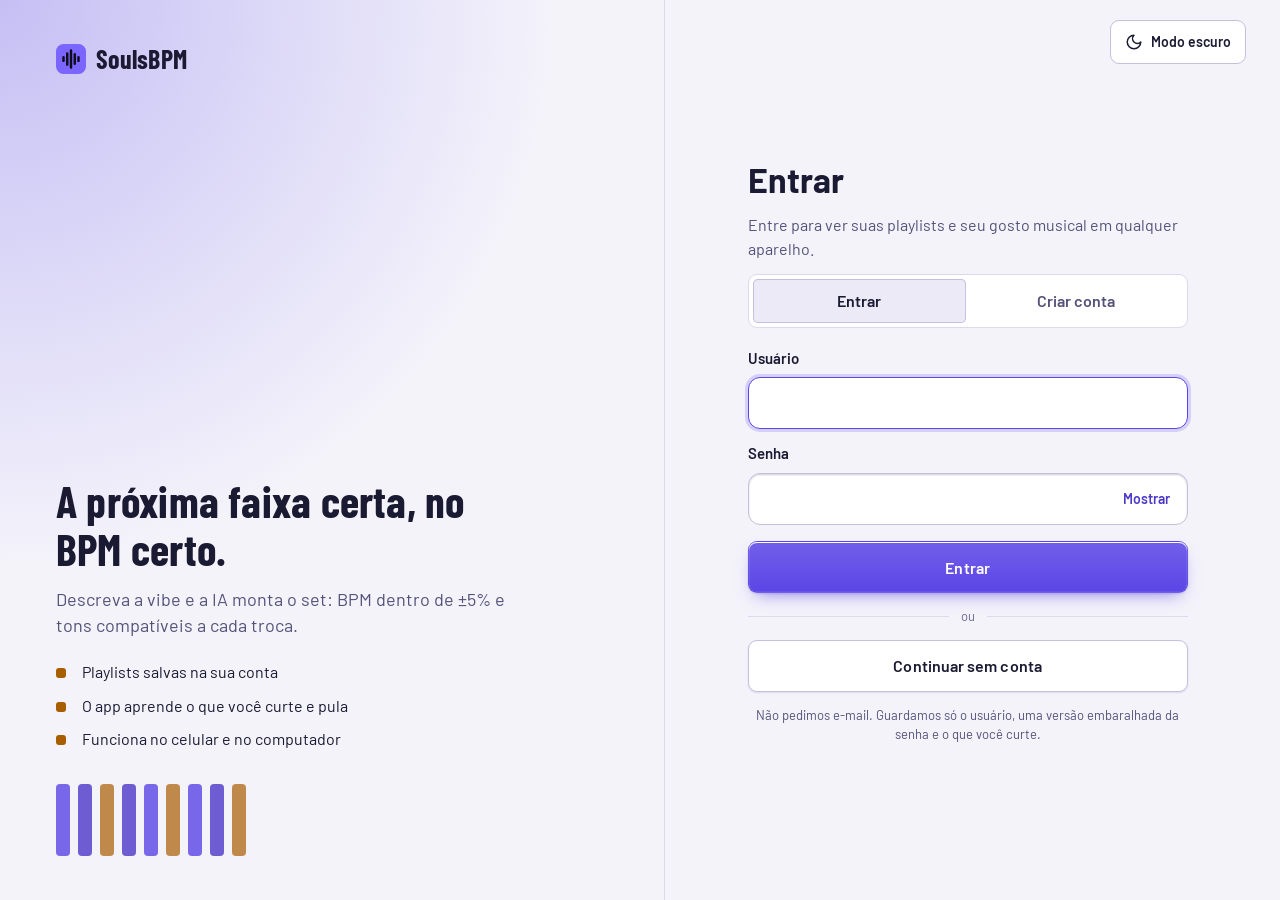
==== static/login.html @ 1d2e05d7 "Adiciona login e contas de usuário" ====
<!doctype html>
<html lang="pt-BR">
<head>
<meta charset="utf-8">
<meta name="viewport" content="width=device-width, initial-scale=1, viewport-fit=cover, interactive-widget=resizes-content">
<meta name="color-scheme" content="dark light">
<meta name="theme-color" content="#0e0d1c">
<title>Entrar · SoulsBPM</title>
<link rel="icon" href="data:image/svg+xml,%3Csvg xmlns='http://www.w3.org/2000/svg' viewBox='0 0 32 32'%3E%3Crect width='32' height='32' rx='8' fill='%237a66ff'/%3E%3Cg stroke='%230e0d1c' stroke-width='2.6' stroke-linecap='round'%3E%3Cpath d='M8 14v4M12 10v12M16 7v18M20 11v10M24 14v4'/%3E%3C/g%3E%3C/svg%3E">
<script>
/* mesmo tema do app (preferência salva ou a do sistema), aplicado antes de pintar */
(function(){var t=null;try{t=localStorage.getItem("souls_tema")}catch(e){}
if(t!=="claro"&&t!=="escuro")t=matchMedia("(prefers-color-scheme: light)").matches?"claro":"escuro";
document.documentElement.dataset.tema=t;
document.querySelector('meta[name="theme-color"]').setAttribute("content",t==="claro"?"#f4f3fa":"#0e0d1c");})();
</script>
<link rel="stylesheet" href="/static/style.css">
<link rel="stylesheet" href="/static/login.css">
</head>
<body class="lg">
<div class="lg-wrap">
  <aside class="lg-marca">
    <a class="lg-logo" href="/" aria-label="SoulsBPM">
      <svg viewBox="0 0 32 32" aria-hidden="true"><rect width="32" height="32" rx="8" fill="#7a66ff"/><g stroke="#0e0d1c" stroke-width="2.6" stroke-linecap="round"><path d="M8 14v4M12 10v12M16 7v18M20 11v10M24 14v4"/></g></svg>
      <span>SoulsBPM</span>
    </a>
    <div class="lg-pitch">
      <h2>A próxima faixa certa, no BPM certo.</h2>
      <p>Descreva a vibe e a IA monta o set: BPM dentro de ±5% e tons compatíveis a cada troca.</p>
      <ul>
        <li>Playlists salvas na sua conta</li>
        <li>O app aprende o que você curte e pula</li>
        <li>Funciona no celular e no computador</li>
      </ul>
      <div class="lg-eq" aria-hidden="true"><i></i><i></i><i></i><i></i><i></i><i></i><i></i><i></i><i></i></div>
    </div>
  </aside>

  <main class="lg-lado">
    <button class="lg-tema" id="lg-tema" type="button"></button>
    <section class="lg-card" aria-labelledby="lg-titulo">
      <h1 id="lg-titulo">Entrar</h1>
      <p class="mudo" id="lg-sub"></p>

      <div class="lg-abas" role="tablist" aria-label="Entrar ou criar conta">
        <button type="button" role="tab" id="aba-entrar" data-m="entrar" aria-selected="true">Entrar</button>
        <button type="button" role="tab" id="aba-criar" data-m="criar" aria-selected="false">Criar conta</button>
      </div>

      <form id="f-login" novalidate>
        <label for="lg-nome">Usuário</label>
        <input type="text" id="lg-nome" name="username" autocomplete="username" autocapitalize="none" autocorrect="off"
               spellcheck="false" inputmode="text" enterkeyhint="next" maxlength="30" required>
        <label for="lg-senha">Senha</label>
        <div class="lg-senha">
          <input type="password" id="lg-senha" name="password" autocomplete="current-password" enterkeyhint="go" maxlength="128" required>
          <button type="button" id="lg-ver" aria-pressed="false" aria-label="Mostrar a senha">Mostrar</button>
        </div>
        <p class="mudo lg-dica" id="lg-dica" hidden>De 8 a 128 caracteres.</p>
        <div id="lg-erro" role="alert" aria-live="assertive"></div>
        <button class="btn btn-pri cheio" id="lg-ok" type="submit">Entrar</button>
      </form>

      <div class="lg-ou" id="lg-ou"><span>ou</span></div>
      <button class="btn btn-sec cheio" id="lg-visitante" type="button">Continuar sem conta</button>
      <p class="mudo lg-nota" id="lg-nota"></p>
    </section>
  </main>
</div>
<script src="/static/login.js"></script>
</body>
</html>
---- static/style.css ----
/* SoulsBPM — console de DJ.
   Noite violeta, índigo da marca para ações, âmbar só para BPM e alvo (como o visor de um CDJ).
   Barlow Condensed nos números, Barlow no resto. Celular: coluna única com abas embaixo.
   PC: barra lateral + painéis lado a lado. */
@font-face{font-family:Barlow;font-weight:400;font-display:swap;src:url(fonts/barlow-latin-400-normal.woff2) format("woff2")}
@font-face{font-family:Barlow;font-weight:500;font-display:swap;src:url(fonts/barlow-latin-500-normal.woff2) format("woff2")}
@font-face{font-family:Barlow;font-weight:600;font-display:swap;src:url(fonts/barlow-latin-600-normal.woff2) format("woff2")}
@font-face{font-family:Barlow;font-weight:700;font-display:swap;src:url(fonts/barlow-latin-700-normal.woff2) format("woff2")}
@font-face{font-family:"Barlow Condensed";font-weight:500;font-display:swap;src:url(fonts/barlow-condensed-latin-500-normal.woff2) format("woff2")}
@font-face{font-family:"Barlow Condensed";font-weight:600;font-display:swap;src:url(fonts/barlow-condensed-latin-600-normal.woff2) format("woff2")}
@font-face{font-family:"Barlow Condensed";font-weight:700;font-display:swap;src:url(fonts/barlow-condensed-latin-700-normal.woff2) format("woff2")}
:root{
  --noite:#0e0d1c; --painel:#17162e; --painel-2:#1f1d3b; --linha:#2b2a52; --linha-forte:#3d3b6e;
  --texto:#ecebfa; --mudo:#a09ec8; --apagado:#6f6d9c;
  --indigo:#7a66ff; --indigo-2:#6652f0; --indigo-claro:#b3a8ff;
  --ambar:#ffb347; --ok:#3ddc97; --risco:#ff6b4a;
  --fonte:Barlow,system-ui,-apple-system,"Segoe UI",Roboto,Arial,sans-serif;
  --num:"Barlow Condensed",Barlow,"Arial Narrow",sans-serif;
  --r-painel:10px; --r-ctl:7px;
  --noite-t:#0e0d1c00; --glow-s:0 0 22px #ffb34740; --glow-g:0 0 28px #ffb34745; --erro-txt:#ffb4a3; --contorno:#fff;
  --sombra-sheet:0 18px 50px #000a; --sombra-dlg:0 24px 70px #000b; --veu:#05040dcc;
  color-scheme:dark;
}
/* tema claro: papel frio com o mesmo índigo; âmbar mais escuro para o BPM continuar legível (contraste >= 4,5:1) */
:root[data-tema="claro"]{
  --noite:#f4f3fa; --painel:#ffffff; --painel-2:#ebeaf6; --linha:#dcdaee; --linha-forte:#c3c0e0;
  --texto:#1b1a33; --mudo:#55527a; --apagado:#6d6a96;
  --indigo:#5b45e6; --indigo-2:#4a36d0; --indigo-claro:#4b38c9;
  --ambar:#a85d00; --ok:#2bb37c; --risco:#d6452a;
  --noite-t:#f4f3fa00; --glow-s:none; --glow-g:none; --erro-txt:#b3321b; --contorno:#1b1a33;
  --sombra-sheet:0 18px 50px #2a267033; --sombra-dlg:0 24px 70px #2a267040; --veu:#1b1a3377;
  color-scheme:light;
}
*{box-sizing:border-box}
html,body{margin:0;min-height:100%}
body{background:var(--noite);color:var(--texto);font:400 16px/1.45 var(--fonte);-webkit-font-smoothing:antialiased;-webkit-tap-highlight-color:transparent}
button{font:inherit;color:inherit;cursor:pointer}
button:disabled{opacity:.4;cursor:default}
:focus-visible{outline:2px solid var(--indigo-claro);outline-offset:2px}
h1,h2,h3,p{margin:0}
.mudo{color:var(--mudo)}
.ic,.ico svg{width:18px;height:18px;stroke:currentColor;fill:none;stroke-width:2;stroke-linecap:round;stroke-linejoin:round;display:block;flex:none}

/* ---------- estrutura ---------- */
.app{min-height:100vh;min-height:100dvh;display:flex;flex-direction:column}
.tela{order:1;flex:1;width:100%;max-width:1200px;margin:0 auto;padding:18px 18px 20px;display:flex;flex-direction:column;gap:16px;min-width:0}
body:not(.tecnico) .so-tec{display:none!important}
body:not(.tecnico) .th,body:not(.tecnico) .tr{grid-template-columns:48px minmax(0,1fr) 170px}

/* menu lateral: sempre à esquerda. No PC, largo com ícone + texto; no celular, uma faixa estreita só com ícones */
.app{flex-direction:row}
.tabs{order:0;position:sticky;top:0;z-index:10;display:flex;flex-direction:column;align-items:stretch;gap:6px;width:60px;flex:none;height:100vh;height:100dvh;overflow-y:auto;background:var(--painel);border-right:1px solid var(--linha);padding:calc(14px + env(safe-area-inset-top)) 8px calc(14px + env(safe-area-inset-bottom))}
.side-logo{display:flex;align-items:center;justify-content:center;padding:0 0 14px}
.side-logo svg{width:30px;height:30px}
.tab-t{position:absolute;width:1px;height:1px;overflow:hidden;clip:rect(0 0 0 0);white-space:nowrap}
.tab{flex:none;min-height:48px;border:0;background:none;display:flex;align-items:center;justify-content:center;color:var(--apagado);position:relative;border-radius:var(--r-ctl);font-weight:600}
.tab:hover{background:var(--painel)}
.tab.ativa{color:var(--texto);background:var(--painel-2)}
.tab.ativa::before{content:"";position:absolute;top:10px;bottom:10px;left:-8px;width:3px;border-radius:0 3px 3px 0;background:var(--indigo)}
.tela{padding:62px 14px 20px}
@media (min-width:900px){
  .tabs{width:232px;padding:26px 14px;gap:4px;overflow-y:visible}
  .side-logo{justify-content:flex-start;gap:10px;padding:0 10px 26px;font:700 26px/1 var(--num);letter-spacing:.01em}
  .tab-t{position:static;width:auto;height:auto;overflow:visible;clip:auto}
  .tab{justify-content:flex-start;gap:12px;min-height:44px;padding:0 12px;font-size:15px}
  .tab.ativa::before{left:0}
  .tela{padding:62px 40px 28px;gap:18px}
}

/* botão de tema: um só, fixo no canto superior direito, discreto */
.tema-topo{position:fixed;top:calc(12px + env(safe-area-inset-top));right:calc(14px + env(safe-area-inset-right));z-index:20;display:inline-flex;align-items:center;justify-content:center;flex:none;width:40px;height:40px;padding:0;border:1px solid var(--linha-forte);border-radius:var(--r-ctl);background:var(--painel);color:var(--mudo)}
.tema-topo:hover{color:var(--texto);background:var(--painel-2)}
.tema-topo .tema-l{display:none}
@media (min-width:900px){.tema-topo{top:16px;right:24px}}

/* ---------- controles ---------- */
.btn{display:inline-flex;align-items:center;justify-content:center;gap:8px;min-height:46px;padding:0 20px;border-radius:var(--r-ctl);border:1px solid transparent;background:none;font-weight:600;font-size:16px;text-decoration:none;white-space:nowrap}
.btn-pri{background:var(--indigo);color:#fff}
.btn-pri:hover:not(:disabled){background:var(--indigo-2)}
.btn-sec{border-color:var(--linha-forte);color:var(--texto)}
.btn-sec:hover:not(:disabled){background:var(--painel-2)}
.btn.cheio{width:100%}
.pequeno{min-height:38px;padding:0 14px;font-size:15px}
.link-sub{background:none;border:0;color:var(--indigo-claro);font-weight:600;padding:10px;min-height:44px;text-decoration:underline;text-underline-offset:3px}
.link-sub:disabled{color:var(--apagado)}
.back{display:inline-flex;align-items:center;gap:2px;min-height:40px;padding:0 14px 0 6px;border:0;border-radius:var(--r-ctl);background:none;color:var(--mudo);font-weight:600}
.back:hover{color:var(--texto);background:var(--painel)}
.back .ic{width:22px;height:22px}
.topbar{display:flex;align-items:center;gap:10px;min-height:44px}
.topbar .sp{flex:1}
.chave{display:flex;align-items:center;gap:8px;min-height:40px;color:var(--mudo);font-size:14px;font-weight:600;cursor:pointer;user-select:none}
.chave input{position:absolute;opacity:0;pointer-events:none}
.chave .sw{width:34px;height:20px;border-radius:99px;background:var(--linha-forte);position:relative;transition:background .15s}
.chave .sw::after{content:"";position:absolute;top:3px;left:3px;width:14px;height:14px;border-radius:50%;background:#fff;transition:left .15s}
.chave input:checked+.sw{background:var(--indigo)}
.chave input:checked+.sw::after{left:17px}
.chave input:focus-visible+.sw{outline:2px solid var(--indigo-claro);outline-offset:2px}
textarea,input[type=text]{width:100%;background:var(--painel);border:1px solid var(--linha-forte);border-radius:var(--r-painel);padding:14px 16px;font:inherit;font-size:17px;color:var(--texto);resize:none}
textarea{height:116px}
textarea::placeholder,input::placeholder{color:var(--apagado)}
textarea:focus,input[type=text]:focus{outline:none;border-color:var(--indigo);box-shadow:0 0 0 3px #7a66ff40}
.chips{display:flex;flex-wrap:wrap;gap:8px}
.chip{background:var(--painel);border:1px solid var(--linha);color:var(--texto);border-radius:var(--r-ctl);padding:8px 13px;font-size:15px;font-weight:500;min-height:38px}
.chip:hover{border-color:var(--indigo);background:var(--painel-2)}
.chip.mini{min-height:0;padding:1px 8px;font-size:13px;color:var(--mudo);cursor:default;border-radius:5px}
.chip.mini:hover{border-color:var(--linha);background:var(--painel)}
.chip .x{margin-left:6px;opacity:.6}
.chip.add{border-style:dashed;color:var(--mudo)}
input.tag-in{width:140px;padding:7px 12px;font-size:15px;border-radius:var(--r-ctl)}
.aviso{background:var(--painel);border:1px solid var(--linha);border-left:3px solid var(--indigo);border-radius:var(--r-ctl);padding:10px 14px;font-size:15px;color:var(--indigo-claro)}
.aviso.erro{border-left-color:var(--risco);color:var(--erro-txt)}

/* ---------- painéis ---------- */
.painel{background:var(--painel);border:1px solid var(--linha);border-radius:var(--r-painel);min-width:0}
.ph{display:flex;align-items:center;gap:8px;padding:12px 16px;border-bottom:1px solid var(--linha);font-weight:600;font-size:15px}
.ph .ic{color:var(--indigo-claro);width:17px;height:17px}
.ph .fim-ph{margin-left:auto;font-weight:500;font-size:14px;color:var(--mudo)}
.pb{padding:16px}

/* ---------- tela inicial ---------- */
.hero{display:flex;flex-direction:column;gap:10px;padding-top:6px}
.hero h1{font:700 clamp(46px,9vw,84px)/.92 var(--num);letter-spacing:-.005em}
.hero h1 .vibe{color:var(--indigo)}
.hero p{max-width:46ch;color:var(--mudo);font-size:18px}
#f-busca{display:flex;flex-direction:column;gap:12px;max-width:720px}
.exemplos{display:flex;flex-direction:column;gap:8px}
.demo .legenda{padding:0 16px 14px}
.rodape-nota{font-size:13px;color:var(--apagado)}

/* ---------- carregando, vazio ---------- */
.centro-tela{flex:1;display:flex;flex-direction:column;align-items:center;justify-content:center;text-align:center;gap:14px;padding:40px 10px}
.logo{display:flex;align-items:center;gap:10px;font:700 30px/1 var(--num)}
.logo svg{width:38px;height:38px}
.indet{width:220px;height:4px;background:var(--linha);border-radius:99px;overflow:hidden;position:relative}
.indet i{position:absolute;inset:0 auto 0 0;width:35%;background:var(--indigo);border-radius:99px;animation:vai 1s ease-in-out infinite alternate}
@keyframes vai{to{left:65%}}
.circ{width:54px;height:54px;border-radius:50%;background:var(--painel-2);color:var(--indigo-claro);display:grid;place-items:center}
.circ .ic{width:24px;height:24px}
.circ.ok{background:var(--ok);color:#06251a}

/* ---------- chave Camelot, energia, capa, onda ---------- */
.k{display:inline-grid;place-items:center;min-width:38px;height:24px;padding:0 7px;border-radius:5px;background:var(--k);color:#0e0d1c;font:700 16px/1 var(--num);letter-spacing:.02em}
.k.g{height:30px;min-width:46px;font-size:21px;border-radius:6px}
.en{display:inline-flex;align-items:flex-end;gap:2px;height:16px}
.en i{width:4px;border-radius:1px;background:var(--linha-forte)}
.en i:nth-child(1){height:6px}.en i:nth-child(2){height:8px}.en i:nth-child(3){height:10px}.en i:nth-child(4){height:13px}.en i:nth-child(5){height:16px}
.en i.on{background:var(--indigo-claro)}
.bpm-v{font:600 24px/1 var(--num);color:var(--ambar);font-variant-numeric:tabular-nums}
.capa{flex:none;position:relative;width:72px;height:72px;border-radius:8px;background:linear-gradient(var(--a,135deg),var(--k,#4a3fb8),#1a1838 88%);display:grid;place-items:center;color:#ffffffb0;overflow:hidden}
.capa .ic{width:26px;height:26px;stroke-width:1.6}
.capa.m{width:44px;height:44px}.capa.m .ic{width:18px;height:18px}
.capa.p{width:56px;height:56px}
.eq{position:absolute;left:7px;bottom:7px;display:flex;align-items:flex-end;gap:2px;height:14px}
.eq i{width:3px;background:#fff;border-radius:1px;animation:eq .9s ease-in-out infinite alternate}
.eq i:nth-child(1){height:60%;animation-delay:-.2s}.eq i:nth-child(2){height:100%;animation-delay:-.5s}
.eq i:nth-child(3){height:45%;animation-delay:-.1s}.eq i:nth-child(4){height:25%;animation-delay:-.7s}
.eq.parado i{animation:none}
@keyframes eq{to{transform:scaleY(.35);transform-origin:bottom}}
.onda{position:relative;height:64px;margin-top:16px}
.onda svg{position:absolute;inset:0;width:100%;height:100%}
.onda .base{fill:var(--linha-forte)}
.onda .on{fill:var(--indigo);clip-path:inset(0 100% 0 0)}
.tempos{display:flex;justify-content:space-between;color:var(--mudo);font-size:14px;margin-top:6px;font-variant-numeric:tabular-nums}

/* ---------- biblioteca (resultados e playlists) ---------- */
.tabela{display:flex;flex-direction:column}
.th,.tr{display:grid;grid-template-columns:48px minmax(0,1fr) 70px 64px 76px 170px;align-items:center;column-gap:14px;padding:0 16px}
.th{min-height:38px;border-bottom:1px solid var(--linha);color:var(--apagado);font-size:14px;font-weight:600}
.tr{min-height:72px;border-bottom:1px solid var(--linha)}
.tr:last-child{border-bottom:0}
.tr:hover{background:var(--painel-2)}
.tr .tx{min-width:0;display:flex;align-items:center;gap:12px}
.tit{font-weight:600;font-size:17px;line-height:1.2;overflow-wrap:anywhere}
.art{color:var(--mudo);font-size:15px;margin-top:2px}
.tr .meta{display:contents}
.tr .n{color:var(--apagado);font:600 18px var(--num);text-align:center}
.tags-i{color:var(--indigo-claro);font-size:14px;margin-top:2px}
.lista{display:flex;flex-direction:column}
.item{display:flex;align-items:center;gap:14px;min-height:76px;padding:10px 16px;border:0;border-bottom:1px solid var(--linha);background:none;width:100%;text-align:left;min-width:0}
.item:last-child{border-bottom:0}
.item.clic{cursor:pointer}
.item.clic:hover{background:var(--painel-2)}
.item .tx{flex:1;min-width:0}
.item .seta{color:var(--apagado)}
@media (max-width:719px){
  .th{display:none}
  .tr{grid-template-columns:44px minmax(0,1fr) auto;grid-template-areas:"n t b" "n m b";row-gap:6px;padding:12px 14px;align-items:center}
  .tr .n{grid-area:n}.tr .tx{grid-area:t}.tr .acao{grid-area:b}
  .tr .meta{grid-area:m;display:flex;align-items:center;gap:12px}
  .tr .acao .ic{display:none}
}

/* ---------- Modo DJ ---------- */
.dj{display:grid;gap:16px;grid-template-columns:minmax(0,1fr);grid-template-areas:"now" "traj" "ia"}
.dj>.traj{grid-area:traj}.dj>.deck-now{grid-area:now}.dj>.deck-ia{grid-area:ia}
@media (min-width:900px){.dj{grid-template-columns:minmax(0,1fr) minmax(0,1fr);grid-template-areas:"traj traj" "now ia"}}
.deck-id{display:flex;gap:14px;align-items:flex-start}
.deck-id .tx{flex:1;min-width:0}
.deck-id .tit{font-size:22px;font-weight:700}
.stats{display:flex;align-items:center;flex-wrap:wrap;gap:8px 18px;margin-top:14px}
.stat{display:flex;align-items:baseline;gap:6px}
.stat .u{font-size:14px;color:var(--mudo);font-weight:500}
.stat .bpm-v{font-size:46px;text-shadow:var(--glow-s)}
.delta{font:600 17px var(--num);color:var(--indigo-claro);background:var(--painel-2);border-radius:5px;padding:2px 7px;align-self:center}
.en-l{display:flex;align-items:center;gap:8px;font-size:14px;color:var(--mudo)}

/* trajetória + controle de BPM */
.traj-corpo{display:grid;grid-template-columns:minmax(0,1fr);gap:0}
@media (min-width:900px){.traj-corpo{grid-template-columns:minmax(0,1fr) 270px}}
#traj{min-height:190px;padding:10px 8px 4px;min-width:0;overflow:hidden}
#traj svg{display:block;max-width:100%;height:auto}
.legenda{display:flex;flex-wrap:wrap;gap:6px 16px;font-size:14px;color:var(--mudo)}
.legenda span{display:inline-flex;align-items:center;gap:7px}
.legenda i{width:10px;height:10px;border-radius:50%;background:var(--indigo)}
.legenda i.agora{background:var(--indigo);box-shadow:0 0 0 3px #7a66ff55}
.legenda i.ia{background:var(--painel);border:2px dashed var(--indigo-claro)}
.legenda i.alvo{width:16px;height:0;border-radius:0;background:none;border-top:2px dashed var(--ambar)}
.legenda i.faixa{width:14px;height:10px;border-radius:2px;background:#7a66ff40}
.g-grid{stroke:var(--linha);stroke-width:1}
.g-lbl{fill:var(--apagado);font:500 12px var(--fonte)}
.g-alvo{stroke:var(--ambar);stroke-width:1.5;stroke-dasharray:6 5}
.g-alvo-l{fill:var(--ambar);font:600 13px var(--fonte)}
.g-faixa{fill:#7a66ff2e}
.g-linha{fill:none;stroke:var(--indigo-claro);stroke-width:2;stroke-linejoin:round}
.g-prox-l{fill:none;stroke:var(--indigo-claro);stroke-width:2;stroke-dasharray:4 5}
.g-pt{fill:var(--indigo);stroke:var(--painel);stroke-width:2}
.g-agora{fill:var(--indigo);stroke:var(--contorno);stroke-width:2}
.g-halo{fill:#7a66ff44}
.g-prox{fill:var(--painel);stroke:var(--indigo-claro);stroke-width:2;stroke-dasharray:3 3}
.g-prox-n{animation:ping 1.1s ease-out 1}
@keyframes ping{from{transform:scale(1.9);opacity:0}}
.g-prox-n{transform-box:fill-box;transform-origin:center}
.ctl{display:flex;flex-direction:column;align-items:center;gap:6px;padding:16px;border-top:1px solid var(--linha);text-align:center}
@media (min-width:900px){.ctl{border-top:0;border-left:1px solid var(--linha);justify-content:center}}
.ctl-n{font:700 84px/.9 var(--num);color:var(--ambar);text-shadow:var(--glow-g);font-variant-numeric:tabular-nums}
.ctl-l{font-size:15px;color:var(--mudo);font-weight:500}
.ctl-btns{display:flex;gap:10px;width:100%;margin:8px 0 2px}
.ctl-btns .btn{flex:1;min-height:56px;font:600 24px var(--num)}
.ctl-nota{font-size:14px;color:var(--mudo);max-width:30ch}
.ctl .link-sub{padding:4px;min-height:36px;font-size:15px}

/* próxima sugerida */
.ia-topo{display:flex;align-items:flex-start;gap:14px}
.anel{position:relative;width:68px;height:68px;flex:none}
.anel svg{width:100%;height:100%;transform:rotate(-90deg)}
.anel circle{fill:none;stroke-width:6}
.anel .f{stroke:var(--linha)}
.anel .v{stroke:var(--cor,var(--indigo));stroke-linecap:round}
.anel b{position:absolute;inset:0;display:grid;place-items:center;font:700 22px var(--num)}
.selo{display:inline-flex;align-items:center;gap:7px;font-size:15px;font-weight:600;margin-top:12px}
.selo::before{content:"";width:9px;height:9px;border-radius:50%;background:var(--cor)}
.selo.combina_bem{--cor:var(--ok)}.selo.ok{--cor:var(--indigo-claro)}.selo.arriscada{--cor:var(--risco)}
.selo .ic{display:none}
.motivos{display:grid;grid-template-columns:minmax(0,1fr) auto;gap:14px;align-items:center;margin-top:14px;padding-top:14px;border-top:1px solid var(--linha)}
.motivos .t{font-weight:600;font-size:15px;margin-bottom:6px}
.motivos ul{margin:0;padding:0;list-style:none;display:flex;flex-direction:column;gap:5px;font-size:15px;color:var(--mudo)}
.motivos li{position:relative;padding-left:16px}
.motivos li::before{content:"";position:absolute;left:0;top:.6em;width:7px;height:2px;background:var(--indigo)}
.roda{width:96px;height:96px}
.nota-risco{font-size:15px;color:var(--erro-txt);margin-top:12px}
.deck-ia .btn.troca{margin-top:16px;width:100%}
.dica{background:var(--painel);border:1px solid var(--ambar);border-radius:var(--r-painel);padding:14px 16px}
.dica p{margin:4px 0 12px;color:var(--mudo)}
details.dev{font-size:13px;color:var(--apagado)}
details.dev summary{cursor:pointer;padding:6px 0}
details.dev div{margin-top:2px;word-break:break-word}

/* barra de ações do Modo DJ */
.transporte{position:sticky;bottom:0;z-index:5;margin-top:auto;display:flex;gap:10px;padding:14px 0 calc(14px + env(safe-area-inset-bottom));background:linear-gradient(to top,var(--noite) 72%,var(--noite-t))}
.transporte .btn{min-height:56px;font-size:17px;padding:0 18px}
.transporte .btn-pri{flex:1;font-size:18px}
.transporte .btn .ic{width:20px;height:20px}
.transporte .btn.so-ico.btn-pri{flex:0 0 auto;margin-left:0}   /* Curtir curtido: continua do tamanho dos outros */
@media (max-width:559px){.transporte{gap:6px}.transporte .btn{min-width:0;padding:0 8px;gap:5px;font-size:15px;min-height:54px;flex:1 1 0}.transporte .btn .ic{width:20px;height:20px}.transporte .rot-s{display:none}.transporte .btn.so-ico{flex:0 0 52px;padding:0}.transporte .btn.so-ico.btn-pri{flex:0 0 52px}.transporte .btn-pri{flex:1.2 1 0;font-size:16px}}
@media (min-width:900px){.transporte .btn-pri{flex:0 1 280px;margin-left:auto}}
@media (max-width:389px){.transporte .btn{padding:0 6px;font-size:14px}.transporte .btn .ic{width:18px;height:18px}.transporte .btn.so-ico,.transporte .btn.so-ico.btn-pri{flex:0 0 46px;padding:0}.transporte .btn-pri{flex:1.1 1 0;font-size:15px}}
@media (max-width:339px){.transporte #b-aceitar .ic{display:none}}

/* salvar, playlist ---------------------------------------------------- */
.campo-l{font-size:15px;color:var(--mudo);font-weight:500;margin-bottom:-4px}
#f-salvar{display:flex;flex-direction:column;gap:14px;max-width:760px}
.link-box{background:var(--painel);border:1px solid var(--linha);border-radius:var(--r-ctl);padding:13px 16px;color:var(--indigo-claro);font-weight:500;word-break:break-all}
.card-pl{background:var(--painel);border:1px solid var(--linha);border-radius:var(--r-painel);padding:14px 16px}
.fim{margin-top:auto;display:flex;flex-direction:column;gap:10px;padding-top:10px;max-width:460px;width:100%}
.vazio{padding:36px 12px;text-align:center;color:var(--mudo)}
.titulo-p{font:700 clamp(34px,6vw,52px)/1 var(--num)}

/* aviso de consentimento, diálogos, toast */
.sheet{position:fixed;left:72px;right:12px;bottom:calc(12px + env(safe-area-inset-bottom));max-width:460px;margin:0 auto;background:var(--painel-2);border:1px solid var(--linha-forte);border-radius:var(--r-painel);padding:18px;box-shadow:var(--sombra-sheet);z-index:30}
.sheet p{font-size:15px}
.linha{display:flex;gap:10px;margin-top:14px}
.linha .btn{flex:1;min-height:44px}
.linha.col{flex-direction:column}
.linha.col .btn{flex:none}
dialog{border:1px solid var(--linha-forte);border-radius:var(--r-painel);padding:22px;max-width:400px;width:calc(100% - 32px);background:var(--painel-2);color:var(--texto);box-shadow:var(--sombra-dlg)}
dialog::backdrop{background:var(--veu)}
dialog h3{font:700 26px/1.1 var(--num);margin-bottom:6px}
.info-box{background:var(--painel);border:1px solid var(--linha);border-radius:var(--r-ctl);padding:10px 12px;margin:12px 0;font-size:15px}
.toast{position:fixed;left:calc(50% + 30px);bottom:calc(24px + env(safe-area-inset-bottom));transform:translateX(-50%);background:var(--texto);color:var(--noite);padding:11px 18px;border-radius:var(--r-ctl);font-weight:600;z-index:60;max-width:90vw;text-align:center;box-shadow:0 10px 30px #0008}
@media (min-width:900px){.toast{left:50%;bottom:32px}.sheet{left:auto;right:28px;margin:0}}

/* ===== Animações e microinterações (apenas movimento; não alteram cores, layout ou textos) ===== */
:root{--ease:cubic-bezier(.22,.7,.2,1);--t-rapido:.14s;--t-medio:.22s}
.btn,.chip,.tab,.back,.tema-topo,.item,.tr,.th{transition:background-color var(--t-medio) var(--ease),color var(--t-medio) var(--ease),border-color var(--t-medio) var(--ease),box-shadow var(--t-medio) var(--ease),transform var(--t-rapido) var(--ease),opacity var(--t-medio) var(--ease)}
.btn:hover,.chip:hover{transform:translateY(-1px)}
.btn:active,.chip:active,.tab:active,.back:active,.tema-topo:active{transform:scale(.96);transition-duration:.08s}
.item.clic:active,.tr:active{background:var(--painel-2)}
.tab .ico,.tema-topo svg,.back svg,.btn svg{transition:transform var(--t-medio) var(--ease)}
.tab:hover .ico{transform:translateY(-1px) scale(1.06)}
.back:hover svg{transform:translateX(-2px)}
.tema-topo:hover svg,.tema-btn:hover svg{transform:rotate(18deg)}
.item .seta{transition:transform var(--t-medio) var(--ease),color var(--t-medio) var(--ease)}
.item.clic:hover .seta{transform:translateX(3px)}
.chave .sw,.chave .sw::after{transition-timing-function:var(--ease);transition-duration:.2s}
.chave:active .sw::after{width:17px}
:focus-visible{transition:outline-offset .15s var(--ease)}
/* entrada de tela: cada render cria elementos novos, então a animação roda sozinha a cada troca */
@keyframes entra{from{opacity:0;transform:translateY(10px)}to{opacity:1;transform:none}}
@keyframes aparece{from{opacity:0}to{opacity:1}}
@keyframes escala-entra{from{opacity:0;transform:translateY(8px) scale(.97)}to{opacity:1;transform:none}}
@keyframes escala-sai{to{opacity:0;transform:translateY(6px) scale(.97)}}
@keyframes fade-sai{to{opacity:0}}
@keyframes sobe{from{opacity:0;transform:translateY(16px)}to{opacity:1;transform:none}}
@keyframes toast-in{from{opacity:0;transform:translate(-50%,10px)}to{opacity:1;transform:translate(-50%,0)}}
@keyframes toast-out{to{opacity:0;transform:translate(-50%,8px)}}
@keyframes anel-in{from{stroke-dasharray:0 200}}
#app>*{animation:entra .34s var(--ease) both}
#app>*:nth-child(2){animation-delay:.04s}
#app>*:nth-child(3){animation-delay:.08s}
#app>*:nth-child(n+4){animation-delay:.12s}
#app>.topbar{animation-name:aparece;animation-duration:.25s}
.tr,.item{animation:entra .32s var(--ease) both}
.tr:nth-child(2),.item:nth-child(2){animation-delay:.04s}
.tr:nth-child(3),.item:nth-child(3){animation-delay:.08s}
.tr:nth-child(4),.item:nth-child(4){animation-delay:.12s}
.tr:nth-child(5),.item:nth-child(5){animation-delay:.16s}
.tr:nth-child(n+6),.item:nth-child(n+6){animation-delay:.2s}
.anel .v{animation:anel-in .8s var(--ease) .1s both}
#barra{transition:clip-path .25s linear}
/* modais */
dialog[open]{animation:escala-entra .26s var(--ease)}
dialog[open]::backdrop{animation:aparece .26s var(--ease)}
dialog.fechando{animation:escala-sai .18s ease-in forwards}
dialog.fechando::backdrop{animation:fade-sai .18s ease-in forwards}
.sheet:not([hidden]){animation:sobe .36s var(--ease) .15s both}
.toast{animation:toast-in .26s var(--ease) both}
.toast.sai{animation:toast-out .22s ease-in forwards}
@media (prefers-reduced-motion:reduce){*,*::before,*::after{animation:none!important;transition:none!important}}

/* ==========================================================================
   REFINAMENTO VISUAL — design system (camada final; usa só os tokens acima)
   Elevação, estados, controles nativos, rolagem e acabamento de componentes.
   ========================================================================== */
:root{
  --r-painel:12px; --r-ctl:9px;
  --sombra-1:0 1px 2px #0000005c; --sombra-2:0 10px 26px -10px #000c;
  --brilho:inset 0 1px 0 #ffffff0a;
  --anel-foco:0 0 0 3px color-mix(in srgb,var(--indigo) 34%,transparent);
  --realce:color-mix(in srgb,var(--indigo) 12%,transparent);
  --chevron:url("data:image/svg+xml,%3Csvg xmlns='http://www.w3.org/2000/svg' viewBox='0 0 20 20' fill='none' stroke='%23a09ec8' stroke-width='2' stroke-linecap='round' stroke-linejoin='round'%3E%3Cpath d='M5 8l5 5 5-5'/%3E%3C/svg%3E");
}
:root[data-tema="claro"]{
  --sombra-1:0 1px 2px #2a26701f; --sombra-2:0 12px 28px -12px #2a267050;
  --brilho:inset 0 1px 0 #ffffff;
  --realce:color-mix(in srgb,var(--indigo) 8%,transparent);
  --chevron:url("data:image/svg+xml,%3Csvg xmlns='http://www.w3.org/2000/svg' viewBox='0 0 20 20' fill='none' stroke='%2355527a' stroke-width='2' stroke-linecap='round' stroke-linejoin='round'%3E%3Cpath d='M5 8l5 5 5-5'/%3E%3C/svg%3E");
}

/* base: fundo com profundidade sutil, seleção de texto e foco com a identidade */
body{background:radial-gradient(900px 380px at 72% -140px,var(--realce),transparent 70%) fixed,var(--noite)}
::selection{background:color-mix(in srgb,var(--indigo) 38%,transparent);color:inherit}
:focus-visible{outline:2px solid var(--indigo-claro);outline-offset:2px;border-radius:var(--r-ctl)}
input,textarea,select,button{caret-color:var(--indigo-claro)}
input[type=checkbox],input[type=radio]{accent-color:var(--indigo)}

/* barras de rolagem (página, textarea, diálogos, menu lateral) */
*{scrollbar-width:thin;scrollbar-color:var(--linha-forte) transparent}
@supports not (scrollbar-color:auto){
  ::-webkit-scrollbar{width:10px;height:10px}
  ::-webkit-scrollbar-track{background:transparent}
  ::-webkit-scrollbar-thumb{background:var(--linha-forte);border-radius:99px;border:3px solid transparent;background-clip:content-box}
  ::-webkit-scrollbar-thumb:hover{background:var(--apagado);background-clip:content-box}
}
html{scrollbar-gutter:stable}
@keyframes gira{to{transform:rotate(360deg)}}

/* botões: primário com relevo, secundário em superfície, estados completos */
.btn{position:relative;letter-spacing:.005em;box-shadow:var(--sombra-1)}
.btn-pri{--spin:#fff;background:linear-gradient(180deg,color-mix(in srgb,var(--indigo) 86%,#fff),var(--indigo));
  box-shadow:var(--brilho),inset 0 0 0 1px #ffffff14,var(--sombra-1),0 8px 18px -8px color-mix(in srgb,var(--indigo) 70%,transparent)}
.btn-pri:hover:not(:disabled){background:linear-gradient(180deg,var(--indigo),var(--indigo-2));
  box-shadow:var(--brilho),inset 0 0 0 1px #ffffff14,var(--sombra-1),0 10px 22px -8px color-mix(in srgb,var(--indigo) 80%,transparent)}
.btn-sec{background:var(--painel);border-color:var(--linha-forte)}
.btn-sec:hover:not(:disabled){background:var(--painel-2);border-color:color-mix(in srgb,var(--indigo) 55%,var(--linha-forte))}
.btn:active:not(:disabled){box-shadow:inset 0 1px 3px #0004}
.btn:disabled,.btn[aria-disabled=true]{opacity:.45;cursor:not-allowed;box-shadow:none;filter:saturate(.6);transform:none!important}
.btn[aria-busy=true]{color:transparent!important;pointer-events:none}
.btn[aria-busy=true]>*{opacity:0}
.btn[aria-busy=true]::after{content:"";position:absolute;width:18px;height:18px;border-radius:50%;border:2px solid var(--spin,var(--texto));border-right-color:transparent;animation:gira .7s linear infinite}
.btn.ok{background:color-mix(in srgb,var(--ok) 16%,var(--painel));border-color:var(--ok);color:var(--texto)}
.btn.erro{border-color:var(--risco);color:var(--erro-txt)}
#priv-zerar:hover:not(:disabled),#priv-apagar:hover:not(:disabled){border-color:var(--risco);color:var(--erro-txt);background:color-mix(in srgb,var(--risco) 10%,var(--painel))}
.link-sub:hover:not(:disabled){color:var(--texto)}
.back{border:1px solid transparent}
.back:hover{border-color:var(--linha)}
@media (hover:none){.btn:hover,.chip:hover{transform:none}}

/* campos: input, textarea, select, estados de erro e desabilitado */
textarea,input[type=text],input[type=search],input[type=email],input[type=url],input[type=number],input[type=password],select{
  width:100%;background:var(--painel);border:1px solid var(--linha-forte);border-radius:var(--r-painel);color:var(--texto);
  box-shadow:inset 0 1px 2px #0003;transition:border-color .18s var(--ease),box-shadow .18s var(--ease),background-color .18s var(--ease)}
:root[data-tema="claro"] textarea,:root[data-tema="claro"] input[type=text]{box-shadow:inset 0 1px 2px #2a26700f}
textarea:hover:not(:disabled),input[type=text]:hover:not(:disabled),select:hover:not(:disabled){border-color:color-mix(in srgb,var(--indigo) 45%,var(--linha-forte))}
textarea:focus,input[type=text]:focus,input[type=search]:focus,input[type=email]:focus,input[type=url]:focus,input[type=number]:focus,input[type=password]:focus,select:focus{
  outline:none;border-color:var(--indigo);box-shadow:var(--anel-foco)}
textarea:disabled,input:disabled,select:disabled{opacity:.5;cursor:not-allowed;background:var(--painel-2)}
textarea[aria-invalid=true],input[aria-invalid=true],.invalido{border-color:var(--risco)}
textarea[aria-invalid=true]:focus,input[aria-invalid=true]:focus,.invalido:focus{box-shadow:0 0 0 3px color-mix(in srgb,var(--risco) 30%,transparent)}
select{appearance:none;-webkit-appearance:none;padding:12px 40px 12px 14px;font:inherit;font-size:16px;cursor:pointer;background-image:var(--chevron);background-repeat:no-repeat;background-position:right 14px center;background-size:16px}
select option{background:var(--painel);color:var(--texto)}
textarea{line-height:1.45;scrollbar-width:thin}

/* interruptor (toggle): trilho com profundidade, botão com sombra */
.chave{border-radius:var(--r-ctl);padding:0 4px}
.chave:hover{color:var(--texto)}
.chave .sw{width:38px;height:22px;box-shadow:inset 0 1px 2px #0005;transition:background-color .2s var(--ease),box-shadow .2s var(--ease)}
.chave .sw::after{top:3px;left:3px;width:16px;height:16px;box-shadow:0 1px 3px #0006;transition:left .2s var(--ease),width .12s}
.chave input:checked+.sw{box-shadow:inset 0 1px 2px #0003,0 0 0 3px var(--realce)}
.chave input:checked+.sw::after{left:19px}
.chave:active .sw::after{width:20px}
.chave:active input:checked+.sw::after{left:15px}
.chave input:disabled+.sw{opacity:.45}

/* navegação lateral e botão de tema */
.tabs{box-shadow:1px 0 0 var(--brilho)}
.tab{border:1px solid transparent}
.tab:hover{background:var(--painel-2);color:var(--texto)}
.tab.ativa{background:linear-gradient(90deg,var(--realce),var(--painel-2));border-color:var(--linha);box-shadow:var(--brilho)}
.tab.ativa .ico{color:var(--indigo-claro)}
.tab.ativa::before{box-shadow:0 0 10px color-mix(in srgb,var(--indigo) 70%,transparent)}
.tema-topo{box-shadow:var(--sombra-1);backdrop-filter:blur(8px);-webkit-backdrop-filter:blur(8px)}
.tema-topo:hover{border-color:color-mix(in srgb,var(--indigo) 55%,var(--linha-forte))}

/* painéis, cabeçalhos, tabelas e listas */
.painel,.card-pl,.dica{box-shadow:var(--brilho),var(--sombra-1)}
.painel{overflow:clip}
.ph{background:color-mix(in srgb,var(--painel-2) 55%,transparent);letter-spacing:.01em}
.th{background:color-mix(in srgb,var(--painel-2) 40%,transparent);font-size:12px;letter-spacing:.07em;text-transform:uppercase}
.tr:hover,.item.clic:hover{background:linear-gradient(90deg,var(--realce),var(--painel-2) 60%);box-shadow:inset 2px 0 0 var(--indigo)}
.item:focus-visible,.tr:focus-visible{outline-offset:-2px;border-radius:0}
.tr .n{font-variant-numeric:tabular-nums}
.item .seta{opacity:.7}
.item.clic:hover .seta{opacity:1;color:var(--indigo-claro)}
.vazio{border:1px dashed var(--linha-forte);border-radius:var(--r-painel);margin:12px}

/* chips, selos, badges, capas, avisos */
.chip{box-shadow:var(--sombra-1)}
.chip:hover{box-shadow:0 0 0 3px var(--realce),var(--sombra-1)}
.chip.add:hover{border-style:dashed;color:var(--texto)}
.chip.mini{box-shadow:none}
.k{box-shadow:inset 0 -1px 0 #0003,inset 0 1px 0 #ffffff40}
.capa{box-shadow:inset 0 0 0 1px #ffffff22,var(--sombra-1)}
.delta{border:1px solid var(--linha)}
.selo{padding:4px 11px 4px 9px;border-radius:99px;margin-top:12px;
  background:color-mix(in srgb,var(--cor) 13%,transparent);border:1px solid color-mix(in srgb,var(--cor) 38%,transparent)}
.selo::before{box-shadow:0 0 0 3px color-mix(in srgb,var(--cor) 25%,transparent)}
.aviso{background:color-mix(in srgb,var(--indigo) 9%,var(--painel));box-shadow:var(--sombra-1)}
.aviso.erro{background:color-mix(in srgb,var(--risco) 9%,var(--painel))}
.aviso.ok{border-left-color:var(--ok);background:color-mix(in srgb,var(--ok) 9%,var(--painel));color:var(--texto)}
.dica{background:color-mix(in srgb,var(--ambar) 7%,var(--painel));border-color:color-mix(in srgb,var(--ambar) 55%,var(--linha))}
.link-box{box-shadow:inset 0 1px 2px #0002;user-select:all}
.info-box{background:color-mix(in srgb,var(--painel) 70%,var(--noite))}
.indet{background:var(--linha);box-shadow:inset 0 1px 1px #0003}
.indet i{background:linear-gradient(90deg,var(--indigo-2),var(--indigo-claro))}
.circ{box-shadow:inset 0 0 0 1px var(--linha),var(--sombra-1)}
.skel{border-radius:var(--r-ctl);background:linear-gradient(100deg,var(--painel-2) 30%,var(--linha) 50%,var(--painel-2) 70%) 0 0/200% 100%;animation:brilha 1.3s linear infinite}
@keyframes brilha{to{background-position:-200% 0}}

/* detalhes técnicos (<details>): marcador próprio no lugar do nativo */
details.dev summary{list-style:none;display:flex;align-items:center;gap:6px;border-radius:var(--r-ctl);transition:color .15s}
details.dev summary::-webkit-details-marker{display:none}
details.dev summary::before{content:"";width:6px;height:6px;border-right:2px solid currentColor;border-bottom:2px solid currentColor;transform:rotate(-45deg);transition:transform .2s var(--ease)}
details.dev[open] summary::before{transform:rotate(45deg)}
details.dev summary:hover{color:var(--mudo)}

/* barra de ações, consentimento, diálogos e toast */
.transporte .btn-pri{box-shadow:var(--brilho),var(--sombra-1),0 10px 24px -8px color-mix(in srgb,var(--indigo) 75%,transparent)}
.sheet{border-radius:14px;backdrop-filter:blur(10px);-webkit-backdrop-filter:blur(10px);box-shadow:var(--brilho),var(--sombra-sheet)}
dialog{border-radius:14px;padding:24px;max-height:calc(100dvh - 32px);overflow:auto;box-shadow:var(--brilho),var(--sombra-dlg)}
dialog::backdrop{backdrop-filter:blur(3px);-webkit-backdrop-filter:blur(3px)}
dialog h3{padding-bottom:10px;margin-bottom:10px;border-bottom:1px solid var(--linha)}
.toast{border-radius:var(--r-ctl);box-shadow:var(--sombra-2);border:1px solid color-mix(in srgb,var(--noite) 20%,transparent)}
.toast.ok{border-left:4px solid var(--ok)}
.toast.erro{border-left:4px solid var(--risco)}

/* gráfico: tooltips/pontos com mais clareza */
.g-pt{filter:drop-shadow(0 1px 2px #0005)}
.g-linha{stroke-linecap:round}

/* telas pequenas: alvos de toque confortáveis e sem hover "preso" */
@media (max-width:559px){
  dialog{padding:20px;border-radius:14px}
  .painel,.card-pl{border-radius:var(--r-painel)}
  textarea,input[type=text],select{font-size:16px}
}
@media (prefers-reduced-motion:reduce){.btn[aria-busy=true]::after{animation:gira 1.6s linear infinite!important}}

/* ==========================================================================
   MENU LATERAL — fechado por padrão em qualquer tela; o botão ☰ abre um painel sobre o conteúdo
   ========================================================================== */
:root{--menu-l:232px;--menu-c:64px;--t-menu:.28s}
.tabs{box-shadow:none;padding-left:10px;padding-right:10px}
.side-top{display:flex;align-items:center;justify-content:space-between;gap:8px;padding:0 0 22px}
.side-top .side-logo{padding:0 0 0 7px;gap:10px;justify-content:flex-start;min-width:0;font:700 26px/1 var(--num);letter-spacing:.01em}
.side-logo .tab-t,.tab-t{position:static;width:auto;height:auto;clip:auto;overflow:hidden;white-space:nowrap;max-width:170px;opacity:1;
  transition:max-width var(--t-menu) var(--ease),padding var(--t-menu) var(--ease),opacity .18s var(--ease)}
.tab{justify-content:flex-start;gap:0;padding:0 13px;min-height:44px;font-size:15px}
.tab .tab-t{padding-left:12px}
.side-logo .tab-t{padding-left:0}
.tab.ativa::before{left:0}

/* botão ⋯ */
.menu-btn{position:relative;flex:none;display:inline-grid;place-items:center;width:34px;height:34px;padding:0;border:1px solid transparent;border-radius:var(--r-ctl);background:none;color:var(--apagado)}
.menu-btn:hover{background:var(--painel-2);color:var(--texto);border-color:var(--linha)}
.menu-btn:active{transform:scale(.94)}
.menu-btn .ic{width:20px;height:20px}
.menu-abrir{display:none;position:fixed;top:calc(12px + env(safe-area-inset-top));left:calc(14px + env(safe-area-inset-left));z-index:20;width:40px;height:40px;
  border-color:var(--linha-forte);background:var(--painel);color:var(--mudo);box-shadow:var(--sombra-1);backdrop-filter:blur(8px);-webkit-backdrop-filter:blur(8px)}
.menu-veu{display:none}

/* painel lateral sobre o conteúdo, em qualquer tela (a página usa a largura toda) */
@media screen{
  .tabs{position:fixed;top:0;bottom:0;left:0;height:auto;width:min(280px,84vw);z-index:40;padding:calc(18px + env(safe-area-inset-top)) 12px calc(18px + env(safe-area-inset-bottom));
    overflow-y:auto;transform:translateX(-102%);visibility:hidden;
    transition:transform var(--t-menu) var(--ease),visibility 0s linear var(--t-menu),box-shadow var(--t-menu) var(--ease)}
  .menu-aberto .tabs{transform:none;visibility:visible;box-shadow:var(--sombra-sheet);
    transition:transform var(--t-menu) var(--ease),visibility 0s,box-shadow var(--t-menu) var(--ease)}
  .menu-abrir{display:inline-grid}
  .menu-veu{display:block;position:fixed;inset:0;z-index:30;background:var(--veu);opacity:0;visibility:hidden;backdrop-filter:blur(2px);-webkit-backdrop-filter:blur(2px);
    transition:opacity .25s var(--ease),visibility 0s linear .25s}
  .menu-aberto .menu-veu{opacity:1;visibility:visible;transition:opacity .25s var(--ease),visibility 0s}
}
@media (max-width:899px){.sheet{left:12px}.toast{left:50%}}
@media (min-width:900px){.menu-abrir{top:16px;left:24px}}

/* campo de busca da vibe: mais compacto (cabem 2 linhas; rola se passar disso) */
#vibe{height:76px;padding:12px 16px}

/* curtida ativa: coração preenchido */
#b-curtir[aria-pressed="true"] .ic{fill:currentColor}

/* desfazer aceite: ação discreta no cabeçalho de "Tocando agora" */
.ph .desfazer{margin-left:auto;display:inline-flex;align-items:center;gap:6px;min-height:30px;padding:0 10px;border:1px solid var(--linha-forte);border-radius:var(--r-ctl);background:var(--painel);color:var(--indigo-claro);font:600 13px var(--fonte);box-shadow:var(--sombra-1);transition:background-color .2s var(--ease),border-color .2s var(--ease),color .2s var(--ease)}
.ph .desfazer:hover{background:var(--painel-2);color:var(--texto);border-color:color-mix(in srgb,var(--indigo) 55%,var(--linha-forte))}
.ph .desfazer .ic{width:15px;height:15px;color:inherit}

/* atualização do Modo DJ sem reanimar a tela inteira (o anel e o equalizador continuam animando) */
#app.sem-anim>*,#app.sem-anim .tr,#app.sem-anim .item{animation:none}

/* botão "Ouvir": rótulo + dois ícones (Spotify, YouTube) que abrem a faixa em outra aba */
.ouvir{display:inline-flex;align-items:center;gap:6px;margin-top:6px}
.ouvir-t{display:inline-flex;align-items:center;gap:5px;color:var(--mudo);font-size:13px;font-weight:600;margin-right:2px}
.ouvir-t .ic{width:15px;height:15px}
.ouv{display:inline-grid;place-items:center;width:34px;height:34px;border:1px solid var(--linha-forte);border-radius:50%;background:var(--painel)}
.ouv svg{width:20px;height:20px}
.ouv:hover{background:var(--painel-2);border-color:var(--indigo-claro)}
.ouv:focus-visible{outline:2px solid var(--indigo-claro);outline-offset:2px}
@media (pointer:coarse){.ouv{width:40px;height:40px}.ouv svg{width:22px;height:22px}}

/* resultados no celular: título com a largura toda; BPM/chave/energia e o botão ficam numa linha embaixo */
@media (max-width:719px){
  .tr,body:not(.tecnico) .tr{grid-template-columns:26px minmax(0,1fr) auto;grid-template-areas:"n t t" "n m b";
    column-gap:10px;row-gap:10px;padding:14px 12px;align-items:center}
  .tr .tx{align-items:flex-start;gap:12px}
  .tr .tit{font-size:17px}
  .tr .acao{justify-self:end}
  .tr .acao .btn{padding:0 14px}
  .tr .meta{min-width:0;flex-wrap:wrap;gap:6px 12px}
}
@media (max-width:359px){
  .tr,body:not(.tecnico) .tr{grid-template-areas:"n t t" "n m m" "n b b"}
  .tr .acao{justify-self:stretch}
  .tr .acao .btn{width:100%}
}

/* crédito da GetSongBPM (exigido pela licença): aparece só no modo ao vivo */
.cred-bpm{display:none}
html[data-aovivo] .cred-bpm{display:inline}
.rodape-nota a{color:inherit;text-decoration:underline}
---- static/login.css ----
/* Página de login (/login): separada do app. Celular em coluna única; a partir de 900 px, duas colunas. */
body.lg{margin:0;min-height:100vh;min-height:100dvh;background:var(--noite);color:var(--texto);font:400 16px/1.45 var(--fonte);-webkit-text-size-adjust:100%}
.lg-wrap{position:relative;min-height:100vh;min-height:100dvh;display:grid;grid-template-columns:minmax(0,1fr);grid-template-rows:auto 1fr;
  padding:env(safe-area-inset-top,0) env(safe-area-inset-right,0) env(safe-area-inset-bottom,0) env(safe-area-inset-left,0)}

/* topo (celular): só a marca */
.lg-marca{padding:18px 20px 0}
.lg-logo{display:inline-flex;align-items:center;gap:10px;color:var(--texto);text-decoration:none;font:700 26px/1 var(--num);letter-spacing:.01em}   /* mesmo tamanho da logo do menu do app */
.lg-logo svg{width:30px;height:30px;flex:none}
.lg-pitch{display:none}

.lg-lado{display:flex;flex-direction:column;justify-content:flex-start;padding:20px 20px 32px}
.lg-card{width:100%;max-width:440px;margin:0 auto;display:flex;flex-direction:column;gap:14px}
.lg-card h1{font-size:30px;line-height:1.15;margin-top:4px}
.lg-tema{position:absolute;z-index:2;top:calc(env(safe-area-inset-top,0px) + 10px);right:calc(env(safe-area-inset-right,0px) + 16px);display:inline-flex;align-items:center;gap:8px;min-height:44px;padding:0 14px;border-radius:var(--r-ctl);
  border:1px solid var(--linha-forte);background:var(--painel);color:var(--texto);font-weight:600;font-size:14px}
.lg-tema svg{width:18px;height:18px;fill:none;stroke:currentColor;stroke-width:2;stroke-linecap:round;stroke-linejoin:round}
.lg-tema .tema-l{display:none}

.lg-abas{display:flex;gap:4px;padding:4px;background:var(--painel);border:1px solid var(--linha);border-radius:var(--r-ctl)}
.lg-abas button{flex:1;min-height:44px;border:0;border-radius:5px;background:none;color:var(--mudo);font-weight:600;font-size:16px}
.lg-abas button[aria-selected="true"]{background:var(--painel-2);color:var(--texto);box-shadow:inset 0 0 0 1px var(--linha-forte)}

#f-login{display:flex;flex-direction:column;gap:8px}
#f-login label{font-weight:600;font-size:15px;margin-top:6px}
#f-login input{width:100%;min-height:52px;background:var(--painel);border:1px solid var(--linha-forte);border-radius:var(--r-painel);
  padding:0 16px;font:inherit;font-size:17px;color:var(--texto);resize:none}      /* 17 px: o Android/iOS não dá zoom ao focar */
#f-login input:focus{outline:none;border-color:var(--indigo);box-shadow:0 0 0 3px #7a66ff40}
.lg-senha{position:relative}
.lg-senha input{padding-right:92px}
.lg-senha button{position:absolute;top:50%;right:6px;transform:translateY(-50%);min-height:40px;padding:0 12px;border:0;border-radius:6px;
  background:none;color:var(--indigo-claro);font-weight:600;font-size:14px}
.lg-senha button:hover{background:var(--painel-2)}
.lg-dica,.lg-nota{font-size:13px}
#lg-erro:empty{display:none}
#lg-ok{margin-top:8px;min-height:52px}
#lg-visitante{min-height:52px}
.lg-ou{display:flex;align-items:center;gap:12px;color:var(--apagado);font-size:13px}
.lg-ou::before,.lg-ou::after{content:"";flex:1;height:1px;background:var(--linha)}
.lg-nota{text-align:center}

/* PC / tablet largo: marca e apresentação à esquerda, formulário à direita */
@media (min-width:900px){
  .lg-wrap{grid-template-columns:minmax(0,1.1fr) minmax(0,1fr);grid-template-rows:1fr}
  .lg-marca{display:flex;flex-direction:column;justify-content:space-between;gap:32px;padding:44px 56px;
    background:radial-gradient(120% 90% at 0% 0%,color-mix(in srgb,var(--indigo) 30%,var(--noite)),var(--noite) 70%);border-right:1px solid var(--linha)}
  .lg-pitch{display:block;max-width:460px}
  .lg-pitch h2{font:700 44px/1.08 var(--num);letter-spacing:.005em}
  .lg-pitch p{margin-top:14px;color:var(--mudo);font-size:18px}
  .lg-pitch ul{list-style:none;margin:22px 0 0;padding:0;display:grid;gap:10px}
  .lg-pitch li{position:relative;padding-left:26px}
  .lg-pitch li::before{content:"";position:absolute;left:0;top:.5em;width:10px;height:10px;border-radius:3px;background:var(--ambar)}
  .lg-eq{display:flex;align-items:flex-end;gap:8px;height:72px;margin-top:34px}
  .lg-eq i{flex:1;max-width:14px;height:100%;border-radius:4px;background:var(--indigo);opacity:.8;transform-origin:bottom;animation:lg-eq 1.6s ease-in-out infinite}
  .lg-eq i:nth-child(2n){animation-delay:-.4s;background:var(--indigo-claro)}
  .lg-eq i:nth-child(3n){animation-delay:-.9s;background:var(--ambar);opacity:.7}
  .lg-eq i:nth-child(4n){animation-delay:-1.2s}
  .lg-lado{justify-content:center;padding:48px}
  .lg-card{margin:auto}
  .lg-card h1{font-size:34px}
  .lg-tema{top:20px;right:24px}
  .lg-tema .tema-l{display:inline}
}
@keyframes lg-eq{0%,100%{transform:scaleY(.25)}50%{transform:scaleY(1)}}
@media (prefers-reduced-motion:reduce){.lg-eq i{animation:none;transform:scaleY(.6)}}

/* celular baixo ou com teclado aberto: tira o espaço de sobra */
@media (max-height:560px){.lg-marca{padding-top:10px}.lg-card h1{font-size:24px}.lg-card{gap:10px}}
@media (max-width:359px){.lg-lado{padding-inline:14px}.lg-card h1{font-size:26px}}
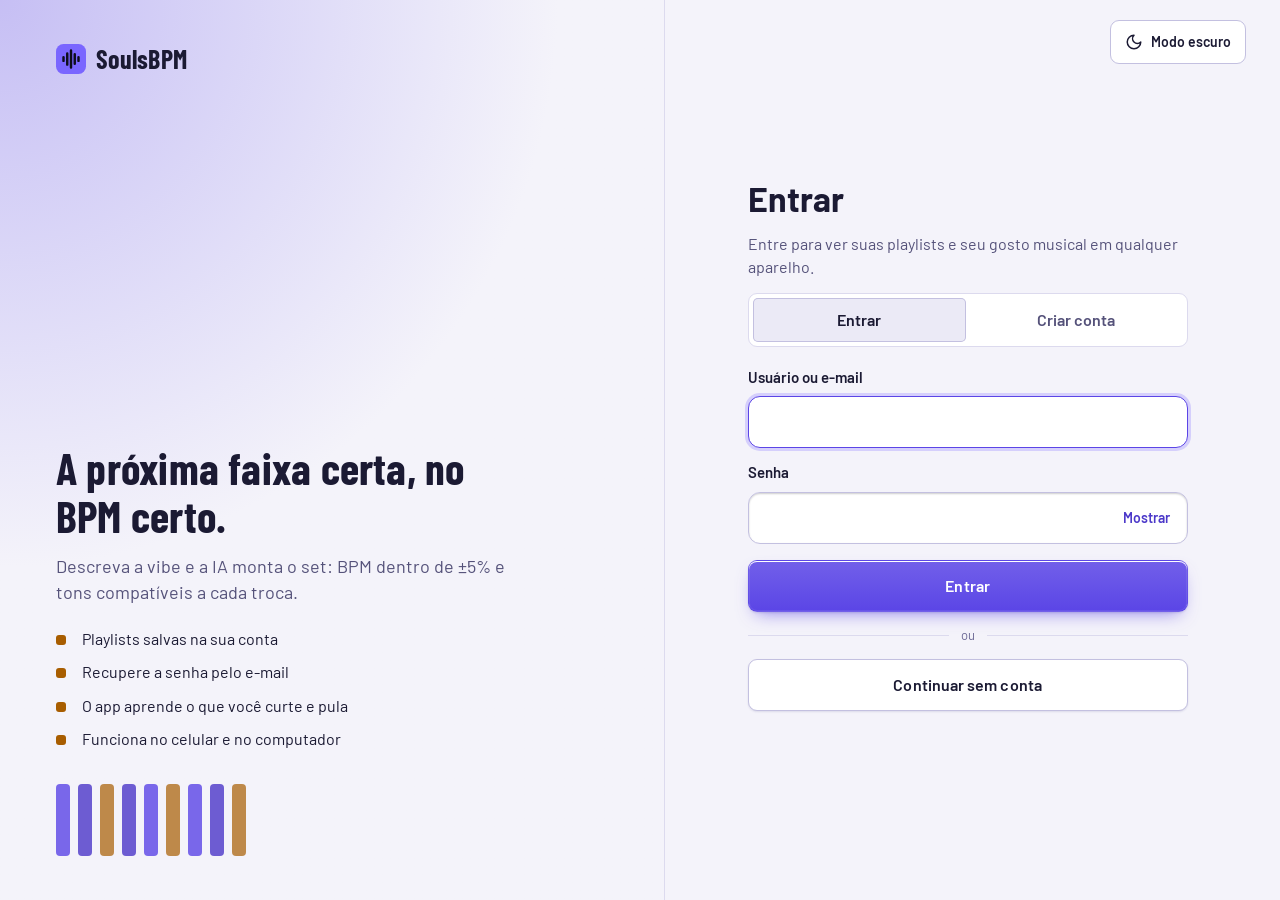
==== commit d995a190: "Contas: cadastro com nome, e-mail e senha, login por nome ou e-mail e recuperação de senha por e-mai" ====
--- a/static/login.html
+++ b/static/login.html
@@ -29,6 +29,7 @@
       <p>Descreva a vibe e a IA monta o set: BPM dentro de ±5% e tons compatíveis a cada troca.</p>
       <ul>
         <li>Playlists salvas na sua conta</li>
+        <li>Recupere a senha pelo e-mail</li>
         <li>O app aprende o que você curte e pula</li>
         <li>Funciona no celular e no computador</li>
       </ul>
@@ -41,26 +42,41 @@
     <section class="lg-card" aria-labelledby="lg-titulo">
       <h1 id="lg-titulo">Entrar</h1>
       <p class="mudo" id="lg-sub"></p>
+      <div id="lg-ok-msg" role="status" aria-live="polite"></div>
 
-      <div class="lg-abas" role="tablist" aria-label="Entrar ou criar conta">
+      <div class="lg-abas" id="lg-abas" role="tablist" aria-label="Entrar ou criar conta">
         <button type="button" role="tab" id="aba-entrar" data-m="entrar" aria-selected="true">Entrar</button>
         <button type="button" role="tab" id="aba-criar" data-m="criar" aria-selected="false">Criar conta</button>
       </div>
 
       <form id="f-login" novalidate>
-        <label for="lg-nome">Usuário</label>
-        <input type="text" id="lg-nome" name="username" autocomplete="username" autocapitalize="none" autocorrect="off"
-               spellcheck="false" inputmode="text" enterkeyhint="next" maxlength="30" required>
-        <label for="lg-senha">Senha</label>
-        <div class="lg-senha">
-          <input type="password" id="lg-senha" name="password" autocomplete="current-password" enterkeyhint="go" maxlength="128" required>
-          <button type="button" id="lg-ver" aria-pressed="false" aria-label="Mostrar a senha">Mostrar</button>
+        <div class="lg-g" id="g-nome">
+          <label for="lg-nome" id="l-nome">Usuário ou e-mail</label>
+          <input type="text" id="lg-nome" name="username" autocomplete="username" autocapitalize="none" autocorrect="off"
+                 spellcheck="false" inputmode="text" enterkeyhint="next" maxlength="254" required>
+          <p class="mudo lg-dica" id="d-nome" hidden>De 3 a 30 caracteres: letras, números, espaço, ponto, hífen ou _.</p>
         </div>
-        <p class="mudo lg-dica" id="lg-dica" hidden>De 8 a 128 caracteres.</p>
+        <div class="lg-g" id="g-email" hidden>
+          <label for="lg-email">E-mail</label>
+          <input type="email" id="lg-email" name="email" autocomplete="email" autocapitalize="none" autocorrect="off"
+                 spellcheck="false" inputmode="email" enterkeyhint="next" maxlength="254" placeholder="voce@email.com">
+          <p class="mudo lg-dica" id="d-email" hidden>Usamos o e-mail só para recuperar a sua senha.</p>
+        </div>
+        <div class="lg-g" id="g-senha">
+          <label for="lg-senha" id="l-senha">Senha</label>
+          <div class="lg-senha">
+            <input type="password" id="lg-senha" name="password" autocomplete="current-password" enterkeyhint="go" maxlength="128" required>
+            <button type="button" id="lg-ver" aria-pressed="false" aria-label="Mostrar a senha">Mostrar</button>
+          </div>
+          <p class="mudo lg-dica" id="lg-dica" hidden>De 8 a 128 caracteres.</p>
+          <div class="lg-forca" id="lg-forca" hidden aria-live="polite"><i></i><i></i><i></i><span id="lg-forca-t"></span></div>
+        </div>
+        <button type="button" class="link-sub lg-esqueci" id="lg-esqueci" hidden>Esqueci minha senha</button>
         <div id="lg-erro" role="alert" aria-live="assertive"></div>
         <button class="btn btn-pri cheio" id="lg-ok" type="submit">Entrar</button>
       </form>
 
+      <button type="button" class="btn btn-sec cheio" id="lg-voltar" hidden>Voltar para entrar</button>
       <div class="lg-ou" id="lg-ou"><span>ou</span></div>
       <button class="btn btn-sec cheio" id="lg-visitante" type="button">Continuar sem conta</button>
       <p class="mudo lg-nota" id="lg-nota"></p>
--- a/static/style.css
+++ b/static/style.css
@@ -45,7 +45,7 @@
 .app{min-height:100vh;min-height:100dvh;display:flex;flex-direction:column}
 .tela{order:1;flex:1;width:100%;max-width:1200px;margin:0 auto;padding:18px 18px 20px;display:flex;flex-direction:column;gap:16px;min-width:0}
 body:not(.tecnico) .so-tec{display:none!important}
-body:not(.tecnico) .th,body:not(.tecnico) .tr{grid-template-columns:48px minmax(0,1fr) 170px}
+body:not(.tecnico) .th,body:not(.tecnico) .tr{grid-template-columns:48px minmax(0,1fr) 210px}
 
 /* menu lateral: sempre à esquerda. No PC, largo com ícone + texto; no celular, uma faixa estreita só com ícones */
 .app{flex-direction:row}
@@ -164,7 +164,7 @@
 
 /* ---------- biblioteca (resultados e playlists) ---------- */
 .tabela{display:flex;flex-direction:column}
-.th,.tr{display:grid;grid-template-columns:48px minmax(0,1fr) 70px 64px 76px 170px;align-items:center;column-gap:14px;padding:0 16px}
+.th,.tr{display:grid;grid-template-columns:48px minmax(0,1fr) 70px 64px 76px 210px;align-items:center;column-gap:14px;padding:0 16px}
 .th{min-height:38px;border-bottom:1px solid var(--linha);color:var(--apagado);font-size:14px;font-weight:600}
 .tr{min-height:72px;border-bottom:1px solid var(--linha)}
 .tr:last-child{border-bottom:0}
@@ -259,6 +259,10 @@
 .roda{width:96px;height:96px}
 .nota-risco{font-size:15px;color:var(--erro-txt);margin-top:12px}
 .deck-ia .btn.troca{margin-top:16px;width:100%}
+.deck-ia .btn.troca + .btn.troca{margin-top:10px}
+.narra{margin:14px 0 0;padding:10px 14px;background:var(--painel-2);border-left:3px solid var(--indigo);border-radius:var(--r-ctl);font-size:16px;line-height:1.45;color:var(--texto)}
+.narra[hidden]{display:none}
+.narra-regras{border-left-color:var(--linha-forte);color:var(--mudo)}
 .dica{background:var(--painel);border:1px solid var(--ambar);border-radius:var(--r-painel);padding:14px 16px}
 .dica p{margin:4px 0 12px;color:var(--mudo)}
 details.dev{font-size:13px;color:var(--apagado)}
@@ -588,3 +592,30 @@
 html[data-aovivo] .cred-bpm{display:inline}
 .rodape-nota a{color:inherit;text-decoration:underline}
 
+
+/* exportar playlist */
+.exportar { padding: 14px 16px; margin-top: 14px; }
+.exportar h3 { margin: 0 0 6px; font-size: 1rem; }
+.exportar .fim { margin-top: 10px; }
+
+/* gerenciar playlists */
+.acao{display:flex;gap:8px;justify-content:flex-end;align-items:center;flex-wrap:wrap}
+.btn.icone{padding:0;width:38px;min-width:38px;flex:none}
+.tr .acao .icone .ic{display:inline-block}
+.cab-pl{display:flex;align-items:center;justify-content:space-between;gap:12px;flex-wrap:wrap}
+.btn.perigo{color:var(--erro-txt);border-color:currentColor}
+#dlg-pl .linha.col .btn{justify-content:center}
+#nome-in{margin:6px 0 4px}
+
+/* playlist de destino no Modo DJ */
+.destino{display:flex;align-items:center;gap:10px;flex-wrap:wrap;padding:10px 14px;border:1px dashed var(--linha-forte);border-radius:var(--r-painel);color:var(--mudo);font-size:15px}
+.destino.on{border-style:solid;border-color:var(--indigo);color:var(--texto)}
+.destino .ic{width:18px;height:18px;flex:none}
+.destino span{flex:1;min-width:180px}
+.destino .link-sub{min-height:36px;padding:4px 8px}
+
+/* e-mail da conta (janela de privacidade) */
+#priv-conta{display:flex;flex-direction:column;gap:10px;margin:10px 0}
+#dlg-email input{margin-top:8px}
+#em-erro:empty{display:none}
+#em-erro{margin-top:8px}
--- a/static/login.css
+++ b/static/login.css
@@ -67,3 +67,16 @@
 /* celular baixo ou com teclado aberto: tira o espaço de sobra */
 @media (max-height:560px){.lg-marca{padding-top:10px}.lg-card h1{font-size:24px}.lg-card{gap:10px}}
 @media (max-width:359px){.lg-lado{padding-inline:14px}.lg-card h1{font-size:26px}}
+
+/* e-mail, força da senha e telas novas */
+.lg-g{display:flex;flex-direction:column;gap:8px}
+.lg-g[hidden],.lg-forca[hidden]{display:none}
+.lg-esqueci{align-self:flex-start;min-height:40px;padding:6px 2px;margin-top:-4px}
+.lg-forca{display:flex;align-items:center;gap:6px;font-size:13px;color:var(--mudo)}
+.lg-forca i{width:34px;height:6px;border-radius:3px;background:var(--linha-forte)}
+.lg-forca[data-n="1"] i:nth-child(-n+1){background:#e5593a}
+.lg-forca[data-n="2"] i:nth-child(-n+2){background:var(--ambar)}
+.lg-forca[data-n="3"] i{background:#2ea36a}
+.lg-forca span{margin-left:4px}
+#lg-ok-msg:empty{display:none}
+.lg-card [hidden]{display:none !important}      /* o estilo dos botões não pode ganhar do atributo hidden */
